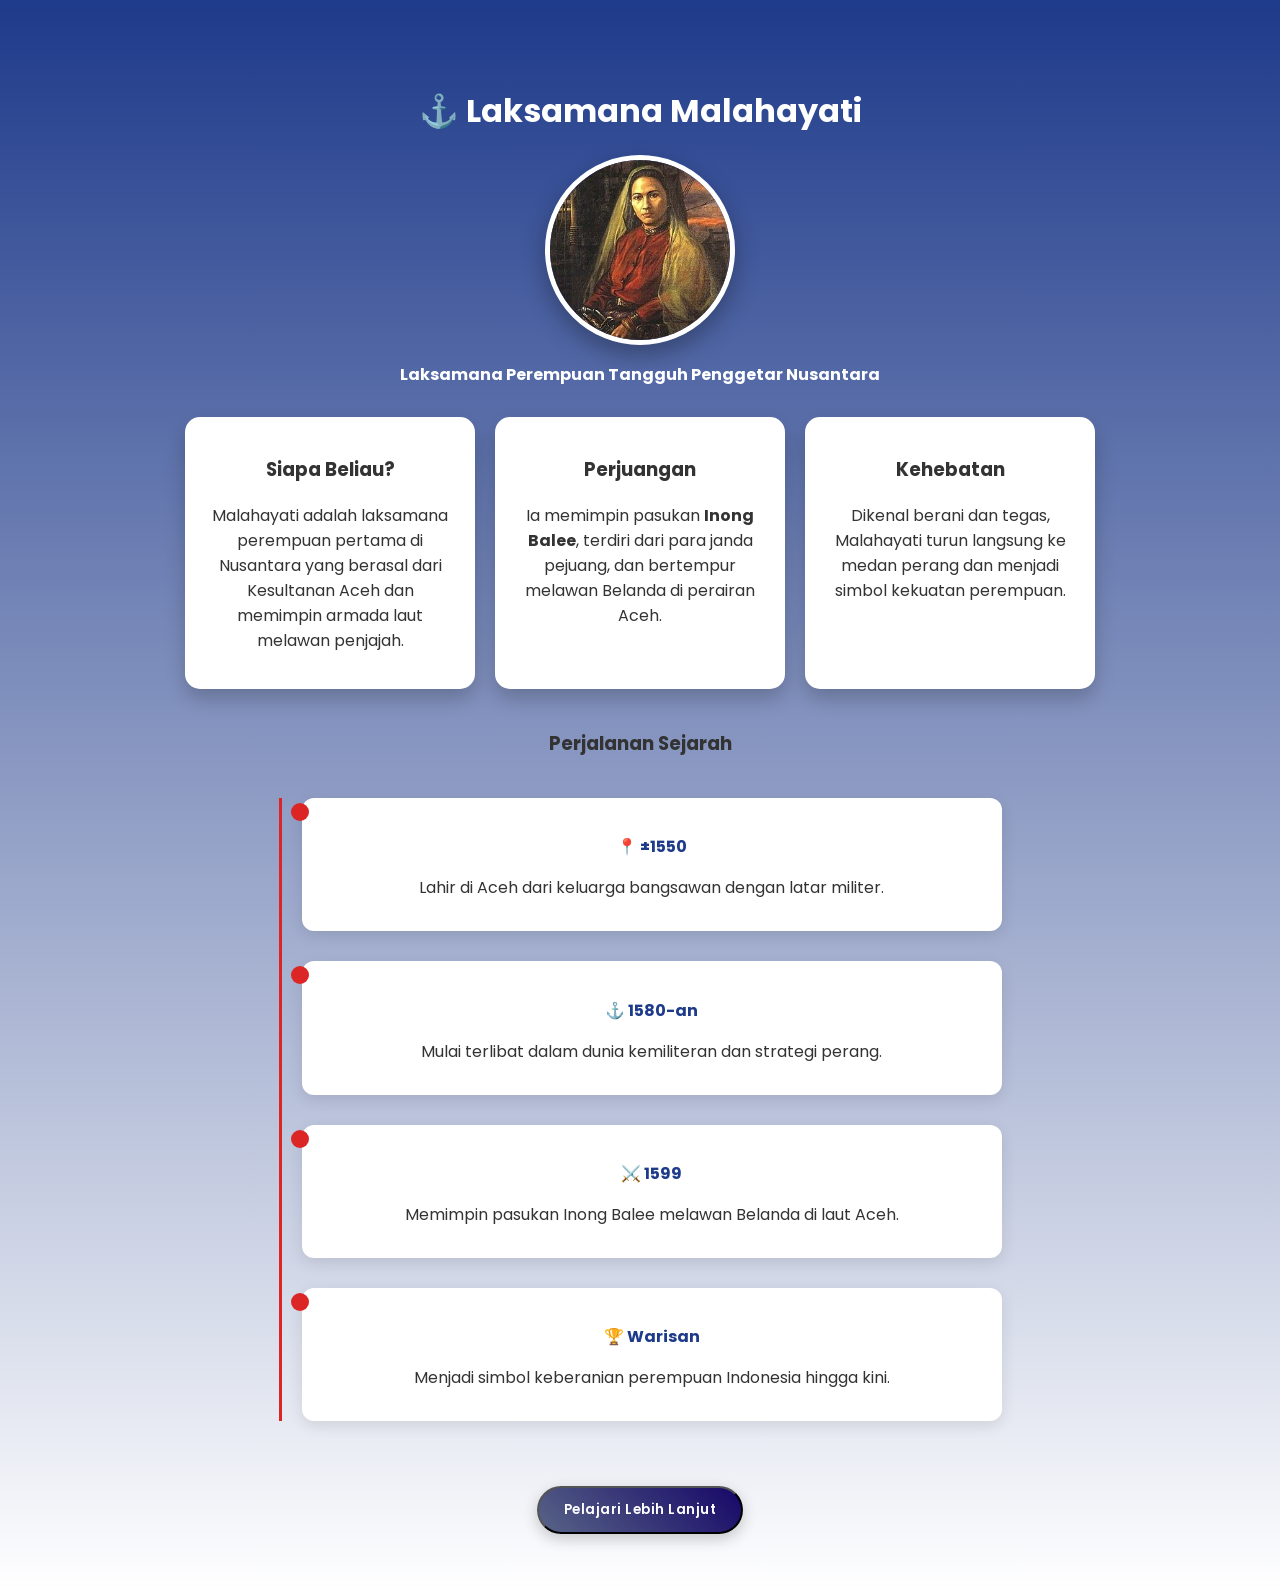
==== html/malahayati.html @ 9d558975 "update file malahayati" ====
<!DOCTYPE html>
<html lang="en">
<head>
    <meta charset="UTF-8">
    <meta name="viewport" content="width=device-width, initial-scale=1.0">
    <title>Laksamana Malahayati</title>
    <link href="https://fonts.googleapis.com/css2?family=Poppins:wght@300;600&display=swap" rel="stylesheet">
    <link rel="stylesheet" href="../css/malahayati.css">
</head>
<body>
    <section id="malahayati" class="malahayati-section">

    <h2 class="title">⚓ Laksamana Malahayati</h2>

    <div class="profile">
      <img src="../img/malahayati.jpg" alt="Malahayati">

      <p class="julukan">
        Laksamana Perempuan Tangguh Penggetar Nusantara 
      </p>
    </div>

    <!-- CARD INTERAKTIF -->
    <div class="cards">

      <div class="card">
        <h3> Siapa Beliau?</h3>
        <p>
          Malahayati adalah laksamana perempuan pertama di Nusantara
          yang berasal dari Kesultanan Aceh dan memimpin armada laut
          melawan penjajah.
        </p>
      </div>

      <div class="card">
        <h3> Perjuangan</h3>
        <p>
          Ia memimpin pasukan <b>Inong Balee</b>, terdiri dari para janda
          pejuang, dan bertempur melawan Belanda di perairan Aceh.
        </p>
      </div>

      <div class="card">
        <h3> Kehebatan</h3>
        <p>
          Dikenal berani dan tegas, Malahayati turun langsung ke medan
          perang dan menjadi simbol kekuatan perempuan.
        </p>
      </div>
    </div>
    <h3 style="margin-top:40px;"> Perjalanan Sejarah</h3>

<div class="timeline">

  <div class="timeline-item">
    <div class="dot"></div>
    <div class="content">
      <h4>📍 ±1550</h4>
      <p>Lahir di Aceh dari keluarga bangsawan dengan latar militer.</p>
    </div>
  </div>

  <div class="timeline-item">
    <div class="dot"></div>
    <div class="content">
      <h4>⚓ 1580-an</h4>
      <p>Mulai terlibat dalam dunia kemiliteran dan strategi perang.</p>
    </div>
  </div>

  <div class="timeline-item">
    <div class="dot"></div>
    <div class="content">
      <h4>⚔️ 1599</h4>
      <p>Memimpin pasukan Inong Balee melawan Belanda di laut Aceh.</p>
    </div>
  </div>

  <div class="timeline-item">
    <div class="dot"></div>
    <div class="content">
      <h4>🏆 Warisan</h4>
      <p>Menjadi simbol keberanian perempuan Indonesia hingga kini.</p>
    </div>
  </div>

</div>
      <button class="btn" onclick="window.open('https://id.wikipedia.org/wiki/Malahayati', '_blank')">
  Pelajari Lebih Lanjut
</button>
</section>
</body>
</html>
---- css/malahayati.css ----
* {
  font-family: 'Poppins', sans-serif;
}

body{
  margin: 0;
}

.malahayati-section {
  padding: 60px 20px;
  text-align: center;
  background: linear-gradient(to bottom, #1E3A8A, #ffffff);
  color: #333;
}

.title {
  font-size: 32px;
  color: white;
  margin-bottom: 20px;
}

.profile img {
  width: 180px;
  height: 180px;
  object-fit: cover;
  border-radius: 50%;
  border: 5px solid white;
  box-shadow: 0 10px 25px rgba(0,0,0,0.3);
  transition: 0.3s;
}

.profile img:hover {
  transform: scale(1.08);
}

.julukan {
  color: white;
  margin-top: 10px;
  font-weight: bold;
}

/* CARD */
.cards {
  display: flex;
  gap: 20px;
  justify-content: center;
  flex-wrap: wrap;
  margin-top: 30px;
}

.card {
  background: white;
  padding: 20px;
  width: 250px;
  border-radius: 15px;
  box-shadow: 0 10px 20px rgba(0,0,0,0.2);
  transition: 0.3s;
}

.card:hover {
  transform: translateY(-10px) scale(1.03);
}

/* TIMELINE */
.timeline {
  position: relative;
  max-width: 700px;
  margin: 40px auto;
  padding-left: 20px;
  border-left: 3px solid #DC2626;
}

.timeline-item {
  position: relative;
  margin-bottom: 30px;
  opacity: 0;
  transform: translateY(20px);
  animation: fadeUp 0.6s forwards;
}
.timeline-item:nth-child(2) { animation-delay: 0.2s; }
.timeline-item:nth-child(3) { animation-delay: 0.4s; }
.timeline-item:nth-child(4) { animation-delay: 0.6s; }

.timeline-item .dot {
  position: absolute;
  left: -11px;
  top: 5px;
  width: 18px;
  height: 18px;
  background: #DC2626;
  border-radius: 50%;
}

.timeline-item .content {
  background: white;
  padding: 15px 20px;
  border-radius: 12px;
  box-shadow: 0 5px 15px rgba(0,0,0,0.1);
  transition: 0.3s;
}

.timeline-item .content:hover {
  transform: translateX(5px);
}

.timeline-item h4 {
  margin-bottom: 5px;
  color: #1E3A8A;
}
@keyframes fadeUp {
  to {
    opacity: 1;
    transform: translateY(0);
  }
}

.btn {
  display: inline-block;
  margin-top: 25px;
  padding: 12px 25px;
  background: linear-gradient(45deg, #586487, #160768);
  color: white;
  border-radius: 30px;
  text-decoration: none;
  font-weight: 600;
  letter-spacing: 0.5px;
  transition: all 0.3s ease;
  box-shadow: 0 5px 15px rgba(0,0,0,0.2);
}

.btn:hover {
  transform: scale(1.1);
  box-shadow: 0 0 20px rgba(9, 47, 109, 0.7);
  background: linear-gradient(45deg, #160768, #586487);
}

.btn:active {
  transform: scale(0.95);
}

.detail {
  max-width: 600px;
  margin: 20px auto;
  display: none;
  animation: fadeIn 0.5s ease-in-out;
  color: white;
}
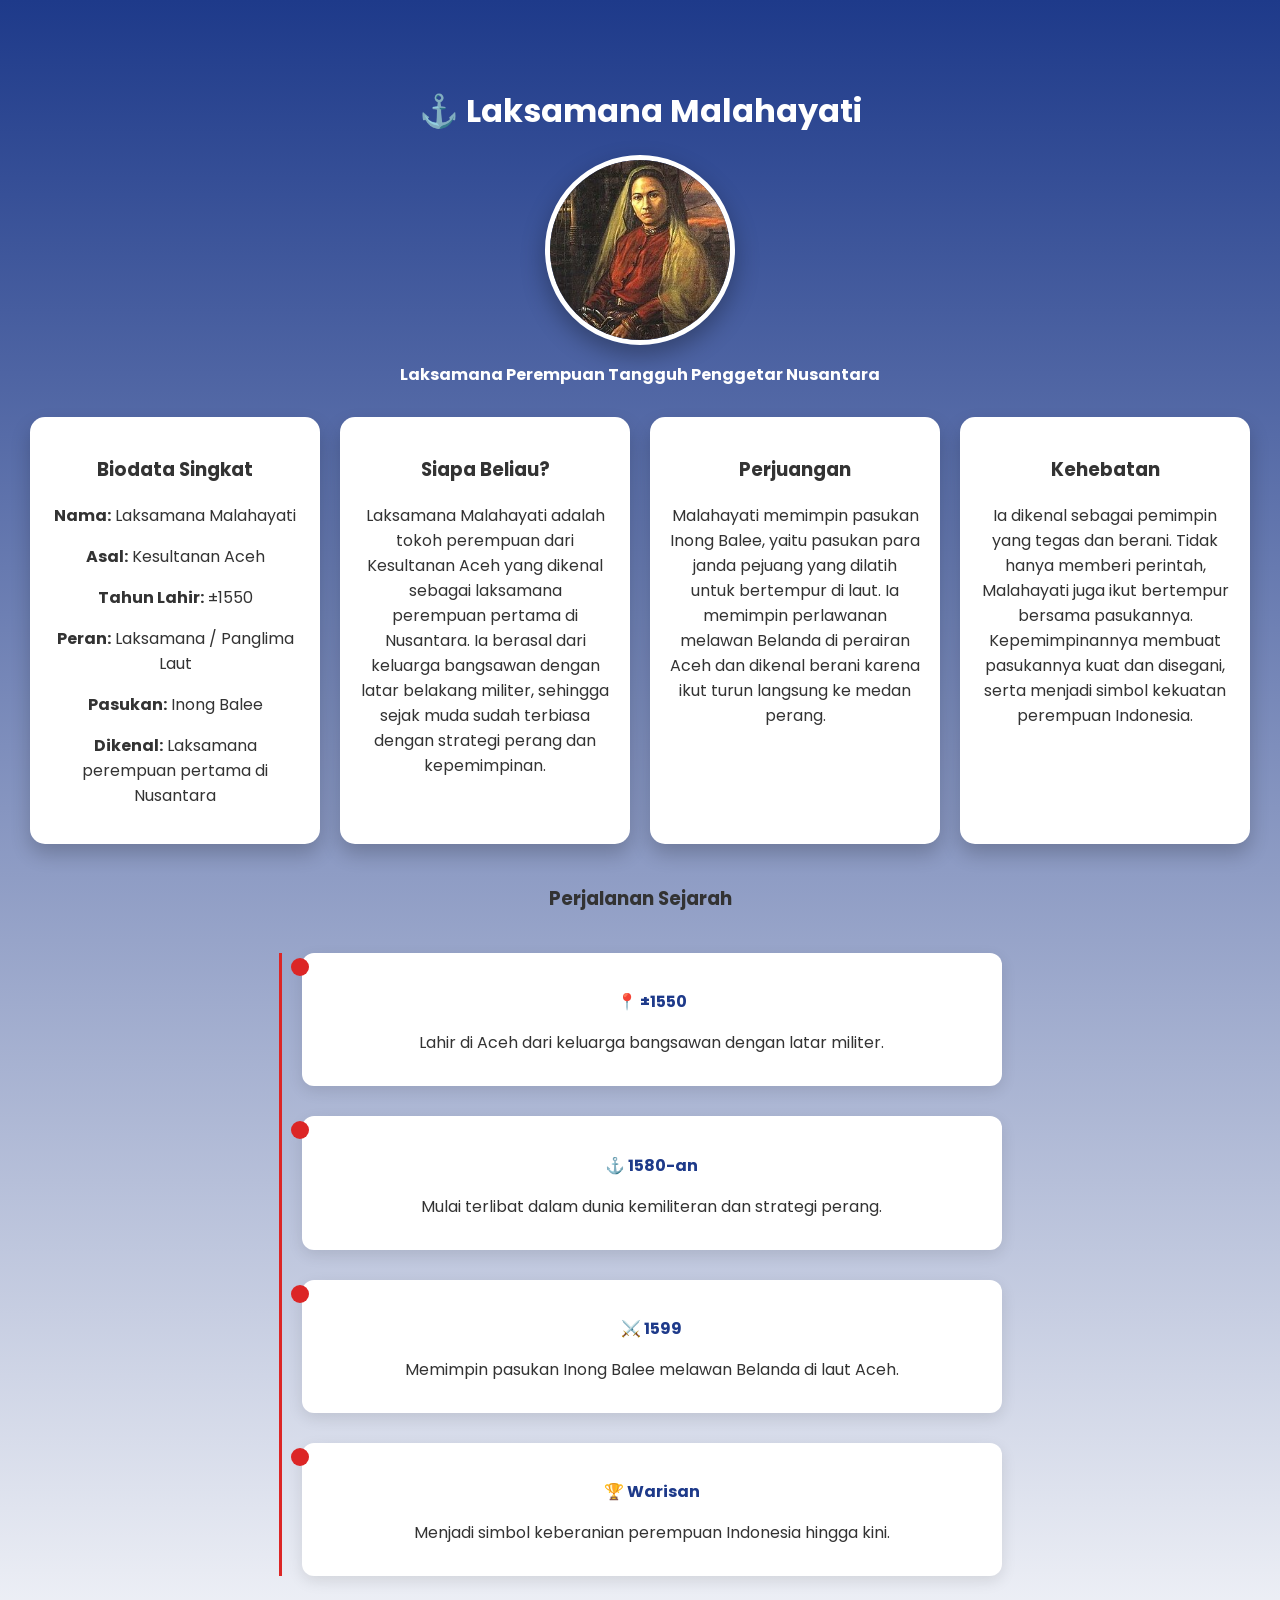
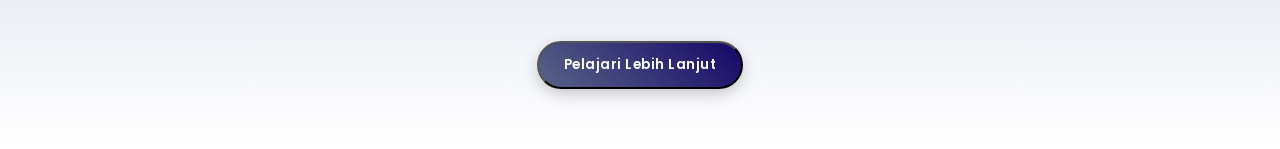
==== commit a2b1d17e: "update file martha dan beranda" ====
--- a/html/malahayati.html
+++ b/html/malahayati.html
@@ -23,29 +23,42 @@
     <!-- CARD INTERAKTIF -->
     <div class="cards">
 
+            <div class="card">
+        <h3> Biodata Singkat</h3>
+        <p><b>Nama:</b> Laksamana Malahayati</p>
+        <p><b>Asal:</b> Kesultanan Aceh</p>
+        <p><b>Tahun Lahir:</b> ±1550</p>
+        <p><b>Peran:</b> Laksamana / Panglima Laut</p>
+        <p><b>Pasukan:</b> Inong Balee</p>
+        <p><b>Dikenal:</b> Laksamana perempuan pertama di Nusantara</p>
+      </div>
+
       <div class="card">
         <h3> Siapa Beliau?</h3>
-        <p>
-          Malahayati adalah laksamana perempuan pertama di Nusantara
-          yang berasal dari Kesultanan Aceh dan memimpin armada laut
-          melawan penjajah.
-        </p>
+       <p>
+          Laksamana Malahayati adalah tokoh perempuan dari Kesultanan Aceh
+          yang dikenal sebagai laksamana perempuan pertama di Nusantara.
+          Ia berasal dari keluarga bangsawan dengan latar belakang militer,
+          sehingga sejak muda sudah terbiasa dengan strategi perang dan kepemimpinan.
+      </p>
       </div>
 
       <div class="card">
         <h3> Perjuangan</h3>
-        <p>
-          Ia memimpin pasukan <b>Inong Balee</b>, terdiri dari para janda
-          pejuang, dan bertempur melawan Belanda di perairan Aceh.
+       <p>
+          Malahayati memimpin pasukan Inong Balee, yaitu pasukan para janda pejuang
+          yang dilatih untuk bertempur di laut. Ia memimpin perlawanan melawan Belanda
+          di perairan Aceh dan dikenal berani karena ikut turun langsung ke medan perang.
         </p>
       </div>
 
       <div class="card">
         <h3> Kehebatan</h3>
         <p>
-          Dikenal berani dan tegas, Malahayati turun langsung ke medan
-          perang dan menjadi simbol kekuatan perempuan.
-        </p>
+        Ia dikenal sebagai pemimpin yang tegas dan berani. Tidak hanya memberi perintah,
+        Malahayati juga ikut bertempur bersama pasukannya. Kepemimpinannya membuat
+        pasukannya kuat dan disegani, serta menjadi simbol kekuatan perempuan Indonesia.
+      </p>
       </div>
     </div>
     <h3 style="margin-top:40px;"> Perjalanan Sejarah</h3>
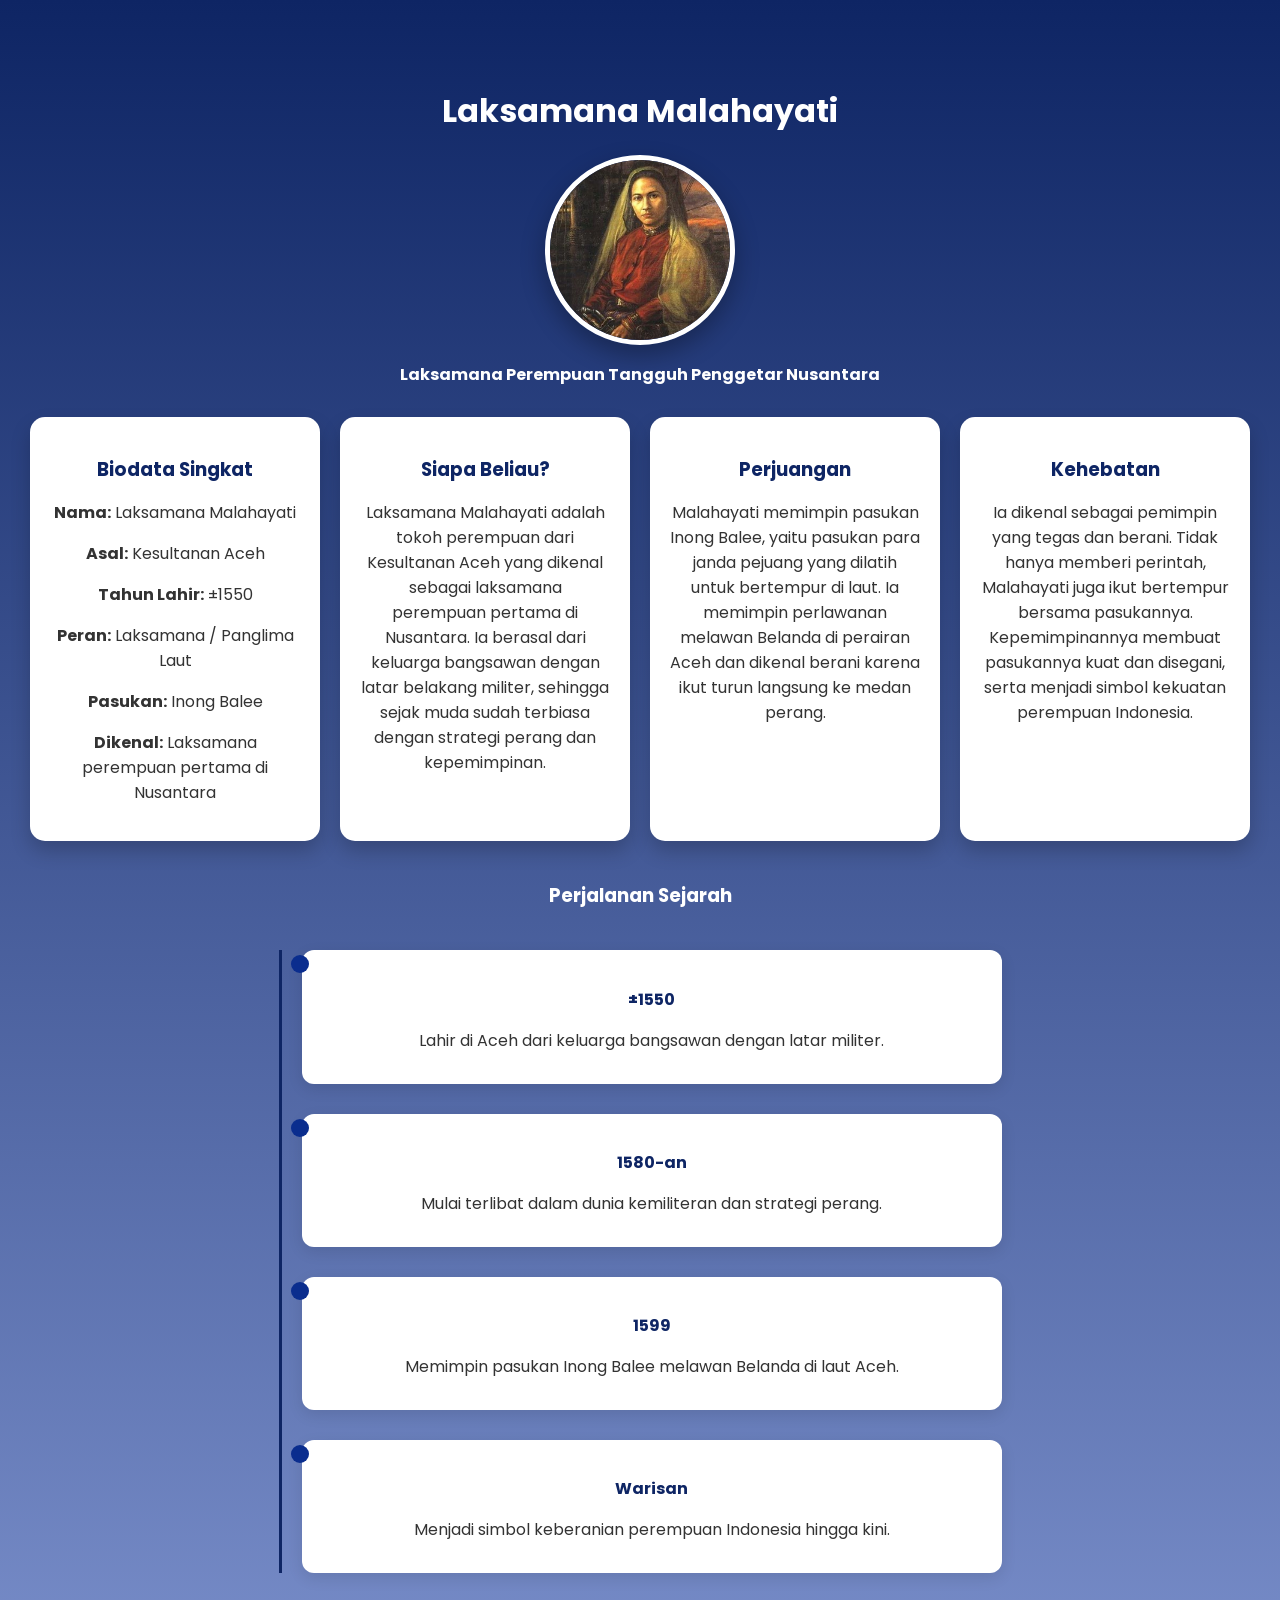
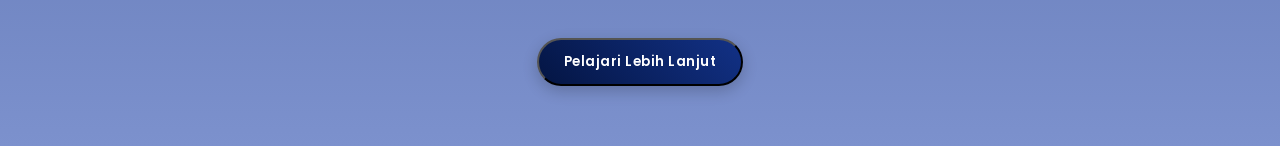
==== commit 949d6f82: "Update website srikandi nusantara" ====
--- a/html/malahayati.html
+++ b/html/malahayati.html
@@ -10,10 +10,10 @@
 <body>
     <section id="malahayati" class="malahayati-section">
 
-    <h2 class="title">⚓ Laksamana Malahayati</h2>
+    <h2 class="title">Laksamana Malahayati</h2>
 
     <div class="profile">
-      <img src="../img/malahayati.jpg" alt="Malahayati">
+      <img src="../assets/img/malahayati.jpg" alt="Malahayati">
 
       <p class="julukan">
         Laksamana Perempuan Tangguh Penggetar Nusantara 
@@ -68,7 +68,7 @@
   <div class="timeline-item">
     <div class="dot"></div>
     <div class="content">
-      <h4>📍 ±1550</h4>
+      <h4>±1550</h4>
       <p>Lahir di Aceh dari keluarga bangsawan dengan latar militer.</p>
     </div>
   </div>
@@ -76,7 +76,7 @@
   <div class="timeline-item">
     <div class="dot"></div>
     <div class="content">
-      <h4>⚓ 1580-an</h4>
+      <h4>1580-an</h4>
       <p>Mulai terlibat dalam dunia kemiliteran dan strategi perang.</p>
     </div>
   </div>
@@ -84,7 +84,7 @@
   <div class="timeline-item">
     <div class="dot"></div>
     <div class="content">
-      <h4>⚔️ 1599</h4>
+      <h4>1599</h4>
       <p>Memimpin pasukan Inong Balee melawan Belanda di laut Aceh.</p>
     </div>
   </div>
@@ -92,7 +92,7 @@
   <div class="timeline-item">
     <div class="dot"></div>
     <div class="content">
-      <h4>🏆 Warisan</h4>
+      <h4>Warisan</h4>
       <p>Menjadi simbol keberanian perempuan Indonesia hingga kini.</p>
     </div>
   </div>
--- a/css/malahayati.css
+++ b/css/malahayati.css
@@ -9,7 +9,7 @@
 .malahayati-section {
   padding: 60px 20px;
   text-align: center;
-  background: linear-gradient(to bottom, #1E3A8A, #ffffff);
+  background: linear-gradient(to bottom, #0e2564, #7c91cd);
   color: #333;
 }
 
@@ -61,13 +61,22 @@
   transform: translateY(-10px) scale(1.03);
 }
 
+.card h3 {
+  color: #0e2564;
+}
+
+h3 {
+  margin-bottom: 10px;
+  color: #ffffff;
+}
+
 /* TIMELINE */
 .timeline {
   position: relative;
   max-width: 700px;
   margin: 40px auto;
   padding-left: 20px;
-  border-left: 3px solid #DC2626;
+  border-left: 3px solid #0e2564;
 }
 
 .timeline-item {
@@ -87,7 +96,7 @@
   top: 5px;
   width: 18px;
   height: 18px;
-  background: #DC2626;
+  background: #0a2d8e;
   border-radius: 50%;
 }
 
@@ -104,8 +113,8 @@
 }
 
 .timeline-item h4 {
-  margin-bottom: 5px;
-  color: #1E3A8A;
+  margin-bottom: 1px;
+  color: #0e2564;
 }
 @keyframes fadeUp {
   to {
@@ -118,7 +127,7 @@
   display: inline-block;
   margin-top: 25px;
   padding: 12px 25px;
-  background: linear-gradient(45deg, #586487, #160768);
+  background: linear-gradient(45deg, #041543, #123186);
   color: white;
   border-radius: 30px;
   text-decoration: none;
@@ -131,7 +140,7 @@
 .btn:hover {
   transform: scale(1.1);
   box-shadow: 0 0 20px rgba(9, 47, 109, 0.7);
-  background: linear-gradient(45deg, #160768, #586487);
+  background: linear-gradient(45deg, #091e5a, #2a58e4);
 }
 
 .btn:active {
